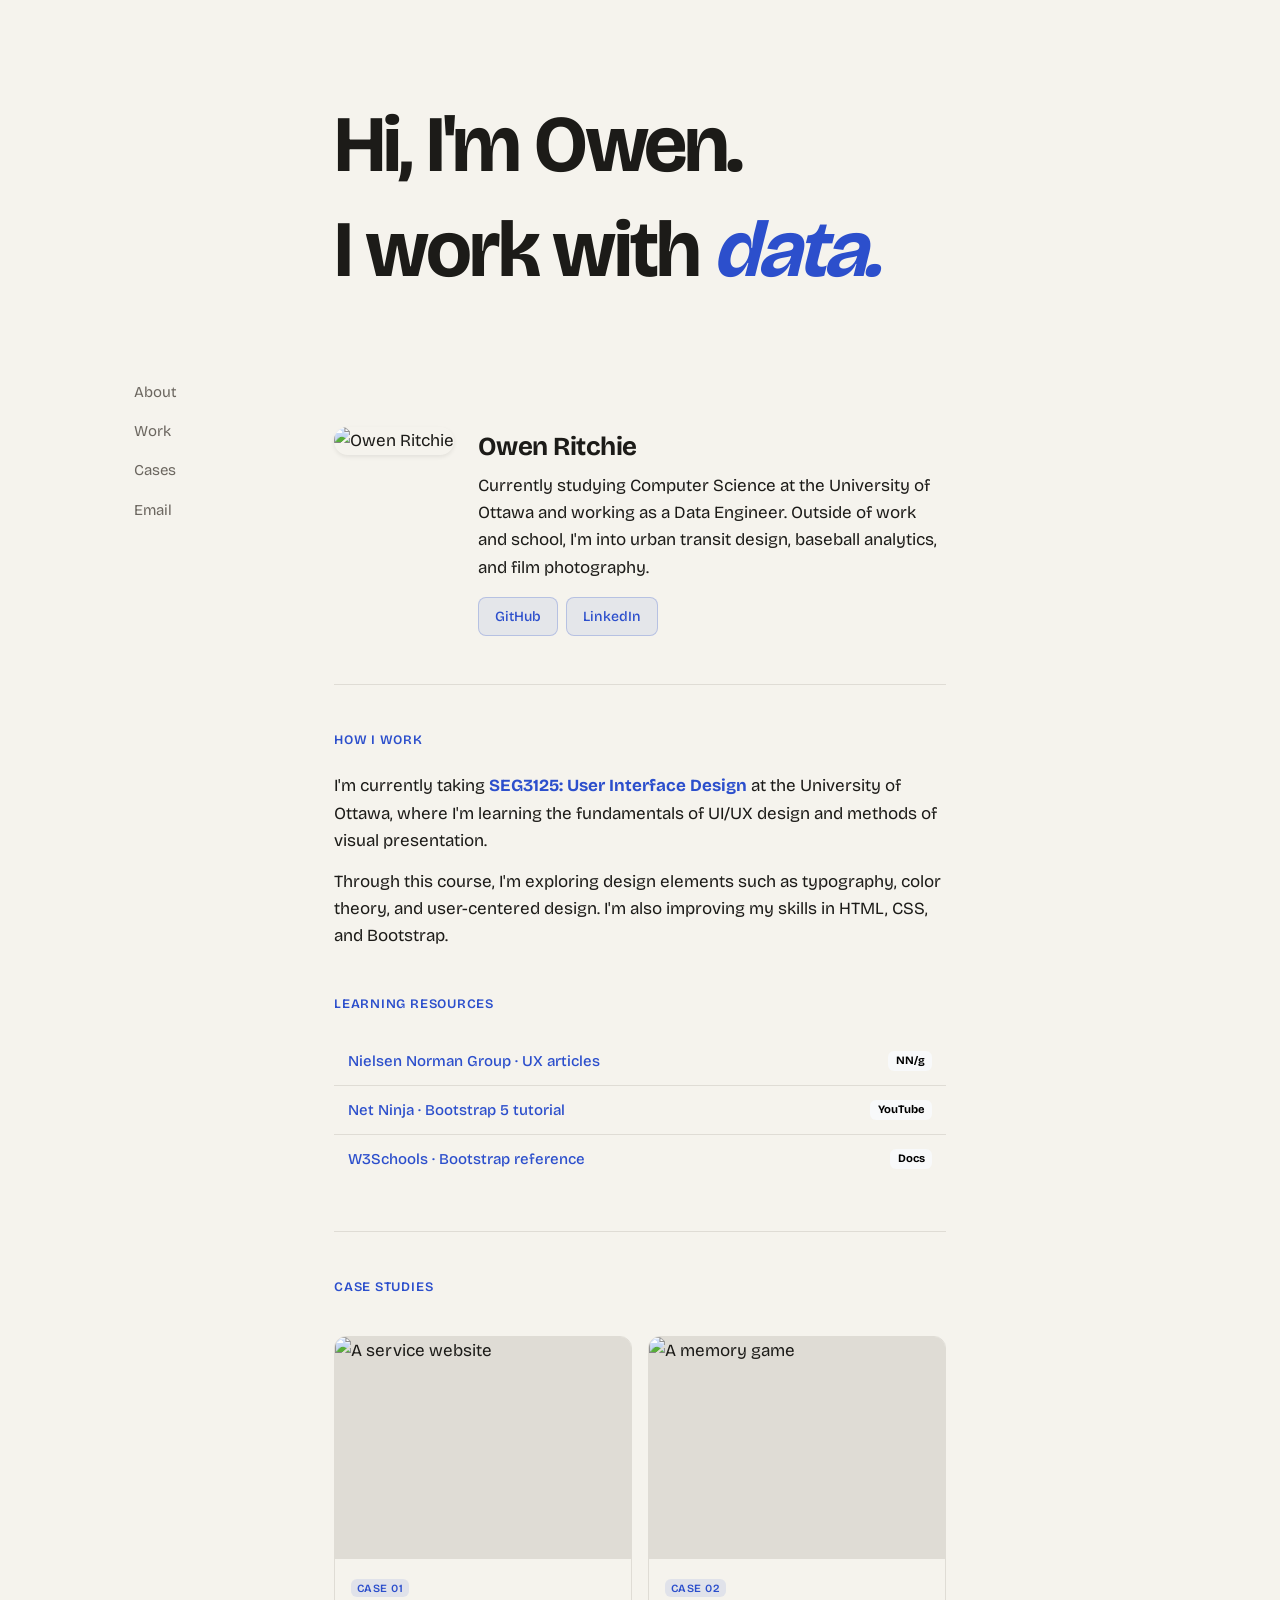
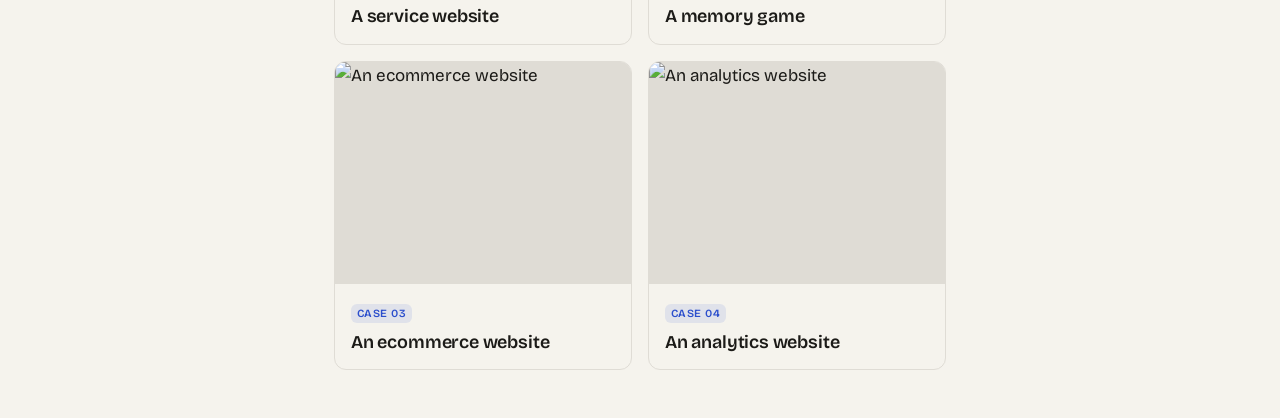
==== index.html @ 6d50dbb8 "First Commit" ====
<!doctype html>
<html lang="en">
<head>
<meta charset="utf-8" />
<meta name="viewport" content="width=device-width, initial-scale=1" />
<title>Owen Ritchie</title>
<link href="https://cdn.jsdelivr.net/npm/bootstrap@5.3.3/dist/css/bootstrap.min.css" rel="stylesheet" /><link rel="preconnect" href="https://fonts.googleapis.com" />
<link rel="preconnect" href="https://fonts.gstatic.com" crossorigin />
<link href="https://fonts.googleapis.com/css2?family=Bricolage+Grotesque:opsz,wght@12..96,400;12..96,600;12..96,700&display=swap" rel="stylesheet" />
<link href="styles.css" rel="stylesheet" />
</head>
<body>

<div class="wrap">

  <nav class="side-nav" aria-label="Primary">
    <ul>
      <li><a href="#about">About</a></li>
      <li><a href="#work">Work</a></li>
      <li><a href="#cases">Cases</a></li>
      <li><a href="mailto:oritc027@uottawa.ca">Email</a></li>
    </ul>
  </nav>

  <section class="hero" style="border-top: none;">
    <h1>Hi, I'm Owen. </h1>
    <h1>I work with <em>data.</em></h1>
  </section>

  <section id="about" style="border-top: none;">
    <div class="row g-4 align-items-start">      <div class="col-12 col-md-auto">        <img src="https://owenritchie.ca/me/owen.png" alt="Owen Ritchie" class="about-photo img-fluid rounded-4 shadow-sm" />      </div>
      <div class="col">        <p class="about-name mb-1">Owen Ritchie</p>        <p class="mb-3">Currently studying Computer Science at the University of Ottawa and working as a Data Engineer. Outside of work and school, I'm into urban transit design, baseball analytics, and film photography.</p>        <div class="about-links d-flex gap-2">          <a class="btn btn-sm" href="https://github.com/owenritchie" target="_blank" rel="noopener">GitHub</a>          <a class="btn btn-sm" href="https://www.linkedin.com/in/owenritchie2004/" target="_blank" rel="noopener">LinkedIn</a>        </div>
      </div>
    </div>
  </section>

  <section id="work">
    <h2>How I work</h2>
    <p>I'm currently taking <strong><a href="https://catalogue.uottawa.ca/en/courses/seg/" target="_blank" rel="noopener">SEG3125: User Interface Design</a></strong> at the University of Ottawa, where I'm learning the fundamentals of UI/UX design and methods of visual presentation.</p>
    <p>Through this course, I'm exploring design elements such as typography, color theory, and user-centered design. I'm also improving my skills in HTML, CSS, and Bootstrap.</p>

    <h2 class="mt-5">Learning Resources</h2>    <div class="resources list-group list-group-flush">      <a href="https://www.nngroup.com/articles/" target="_blank" rel="noopener" class="list-group-item list-group-item-action d-flex justify-content-between align-items-center">        <span>Nielsen Norman Group · UX articles</span>
        <span class="badge text-bg-light">NN/g</span>      </a>
      <a href="https://www.youtube.com/playlist?list=PL4cUxeGkcC9joIM91nLzd_qaH_AimmdAR" target="_blank" rel="noopener" class="list-group-item list-group-item-action d-flex justify-content-between align-items-center">        <span>Net Ninja · Bootstrap 5 tutorial</span>
        <span class="badge text-bg-light">YouTube</span>      </a>
      <a href="https://www.w3schools.com/bootstrap5/index.php" target="_blank" rel="noopener" class="list-group-item list-group-item-action d-flex justify-content-between align-items-center">        <span>W3Schools · Bootstrap reference</span>
        <span class="badge text-bg-light">Docs</span>      </a>
    </div>
  </section>

  <section id="cases">
    <h2>Case studies</h2>

    <div class="cases row g-3 row-cols-1 row-cols-sm-2">      <div class="col">        <div class="case h-100 position-relative">          <div class="ratio ratio-4x3">            <img src="https://images.unsplash.com/photo-1556761175-5973dc0f32e7?w=800&auto=format&fit=crop&q=80" alt="A service website" loading="lazy" />
          </div>
          <div class="case-body">
            <span class="badge mb-2">CASE 01</span>            <h3 class="case-title"><a href="case-studies/service.html" class="stretched-link text-reset text-decoration-none">A service website</a></h3>          </div>
        </div>
      </div>

      <div class="col">        <div class="case h-100 position-relative">          <div class="ratio ratio-4x3">            <img src="https://images.unsplash.com/photo-1606167668584-78701c57f13d?w=800&auto=format&fit=crop&q=80" alt="A memory game" loading="lazy" />
          </div>
          <div class="case-body">
            <span class="badge mb-2">CASE 02</span>            <h3 class="case-title"><a href="case-studies/memory-game.html" class="stretched-link text-reset text-decoration-none">A memory game</a></h3>          </div>
        </div>
      </div>

      <div class="col">        <div class="case h-100 position-relative">          <div class="ratio ratio-4x3">            <img src="https://images.unsplash.com/photo-1607082348824-0a96f2a4b9da?w=800&auto=format&fit=crop&q=80" alt="An ecommerce website" loading="lazy" />
          </div>
          <div class="case-body">
            <span class="badge mb-2">CASE 03</span>            <h3 class="case-title"><a href="case-studies/ecommerce.html" class="stretched-link text-reset text-decoration-none">An ecommerce website</a></h3>          </div>
        </div>
      </div>

      <div class="col">        <div class="case h-100 position-relative">          <div class="ratio ratio-4x3">            <img src="https://images.unsplash.com/photo-1551288049-bebda4e38f71?w=800&auto=format&fit=crop&q=80" alt="An analytics website" loading="lazy" />
          </div>
          <div class="case-body">
            <span class="badge mb-2">CASE 04</span>            <h3 class="case-title"><a href="case-studies/analytics.html" class="stretched-link text-reset text-decoration-none">An analytics website</a></h3>          </div>
        </div>
      </div>
    </div>
  </section>

</div>

<script src="https://cdn.jsdelivr.net/npm/bootstrap@5.3.3/dist/js/bootstrap.bundle.min.js"></script></body>
</html>
---- styles.css ----
:root {
  --bg: #f5f3ed;
  --ink: #1c1b18;
  --ink-soft: #6b665f;
  --rule: #dfdcd5;
  --accent: #2c4fcc;
  --font: "Bricolage Grotesque", system-ui, sans-serif;
}

html, body { background: var(--bg); color: var(--ink); }
body {
  font-family: var(--font);
  font-size: 17px;
  line-height: 1.6;
  -webkit-font-smoothing: antialiased;
}

::selection { background: var(--accent); color: #fff; }

a { color: var(--accent); text-decoration: none; transition: color 0.15s; }
a:hover { text-decoration: underline; }

.wrap { max-width: 660px; margin: 0 auto; padding: 0 24px; }

.side-nav {
  position: fixed;
  top: 50%;
  left: calc((100vw - 660px) / 4);
  transform: translate(-50%, -50%);
  z-index: 10;
}
.side-nav ul {
  list-style: none;
  margin: 0;
  padding: 0;
  display: flex;
  flex-direction: column;
  gap: 12px;
}
.side-nav a {
  color: var(--ink-soft);
  font-size: 15px;
}
.side-nav a:hover,
.side-nav a:focus { color: var(--accent); text-decoration: none; }

@media (max-width: 900px) {
  .side-nav {
    position: static;
    transform: none;
    padding: 28px 0 0;
    display: flex;
    justify-content: center;
  }
  .side-nav ul {
    flex-direction: row;
    gap: 24px;
  }
}

.hero { padding: 104px 0 64px; }
.hero h1 {
  font-weight: 700;
  font-size: clamp(80px, 8.4vw, 80px);
  line-height: 1.04;
  letter-spacing: -0.035em;
  margin: 0 0 22px;
}
.hero h1 em { font-style: italic; color: var(--accent); }
.hero .lead {
  font-size: 21px;
  line-height: 1.45;
  max-width: 30em;
  margin: 0;
}

section { padding: 48px 0; border-top: 1px solid var(--rule); }
section h2 {
  font-weight: 600;
  font-size: 13px;
  letter-spacing: 0.06em;
  text-transform: uppercase;
  color: var(--accent);
  margin: 0 0 24px;
}
section p { margin: 0 0 14px; max-width: 36em; }
section p:last-child { margin-bottom: 0; }

.about-photo {
  width: 200px;
  height: 200px;
  object-fit: cover;
}
.about-name {
  font-weight: 700;
  font-size: 26px;
  letter-spacing: -0.02em;
}
.about-links .btn {  --bs-btn-color: var(--accent);
  --bs-btn-border-color: rgba(44, 79, 204, 0.25);
  --bs-btn-bg: rgba(44, 79, 204, 0.08);
  --bs-btn-hover-color: var(--accent);
  --bs-btn-hover-border-color: rgba(44, 79, 204, 0.4);
  --bs-btn-hover-bg: rgba(44, 79, 204, 0.15);
  --bs-btn-focus-shadow-rgb: 44, 79, 204;
  padding: 8px 16px;
  border-radius: 8px;
  font-weight: 500;
  transition: transform 0.2s ease, background 0.2s ease, border-color 0.2s ease;
}
.about-links .btn:hover { transform: translateY(-1px); text-decoration: none; }
.resources.list-group {  --bs-list-group-bg: transparent;
  --bs-list-group-color: var(--accent);
  --bs-list-group-border-color: var(--rule);
  --bs-list-group-action-color: var(--accent);
  --bs-list-group-action-hover-color: var(--accent);
  --bs-list-group-action-hover-bg: rgba(44, 79, 204, 0.06);
  --bs-list-group-action-active-bg: rgba(44, 79, 204, 0.1);
  --bs-list-group-border-radius: 10px;
  margin-top: 8px;
}
.resources .list-group-item {  font-size: 15px;
  font-weight: 500;
  padding: 12px 14px;
}

.case .badge {  --bs-badge-padding-x: 0.5em;
  --bs-badge-padding-y: 0.35em;
  background: rgba(44, 79, 204, 0.1);
  color: var(--accent);
  font-weight: 600;
  font-size: 11px;
  letter-spacing: 0.05em;
  border-radius: 6px;
}

.cases.row { margin-top: 8px; }.case {
  display: block;
  border-radius: 12px;
  overflow: hidden;
  color: var(--ink);
  background: var(--bg);
  border: 1px solid var(--rule);
  transition: transform 0.2s ease, box-shadow 0.2s ease, border-color 0.2s ease;
}
.case:hover {
  transform: translateY(-2px);
  box-shadow: 0 8px 24px rgba(0, 0, 0, 0.08);
  border-color: var(--accent);
}
.case img {
  width: 100%;
  height: 100%;
  object-fit: cover;
  background: var(--rule);
}
.case-body { padding: 14px 16px 16px; }
.case-title {
  font-weight: 600;
  font-size: 18px;
  line-height: 1.25;
  letter-spacing: -0.01em;
  margin: 0;
  color: var(--ink);
}
.case:hover .case-title { color: var(--accent); }

.case-display {
  color: var(--accent);
  font-weight: 700;
  font-size: clamp(40px, 7vw, 64px);
  letter-spacing: -0.035em;
  line-height: 1.05;
}

.breadcrumb {  --bs-breadcrumb-divider-color: var(--ink-soft);
  --bs-breadcrumb-item-padding-x: 0.5rem;
  font-size: 14px;
  color: var(--ink-soft);
}
.breadcrumb a { color: var(--ink-soft); }.breadcrumb a:hover { color: var(--accent); text-decoration: none; }.breadcrumb-item.active { color: var(--accent); font-weight: 500; }
.alert.alert-coming-soon {  --bs-alert-bg: rgba(44, 79, 204, 0.06);
  --bs-alert-border-color: rgba(44, 79, 204, 0.18);
  --bs-alert-color: var(--ink);
  border-radius: 12px;
}

.btn-back {  --bs-btn-color: var(--ink-soft);
  --bs-btn-border-color: var(--rule);
  --bs-btn-hover-color: var(--accent);
  --bs-btn-hover-border-color: var(--accent);
  --bs-btn-hover-bg: transparent;
  font-weight: 500;
}

@media (max-width: 640px) {
  .hero { padding: 52px 0 36px; }
  .hero h1 { font-size: clamp(40px, 11vw, 60px); }
  .hero .lead { font-size: 18px; }
}
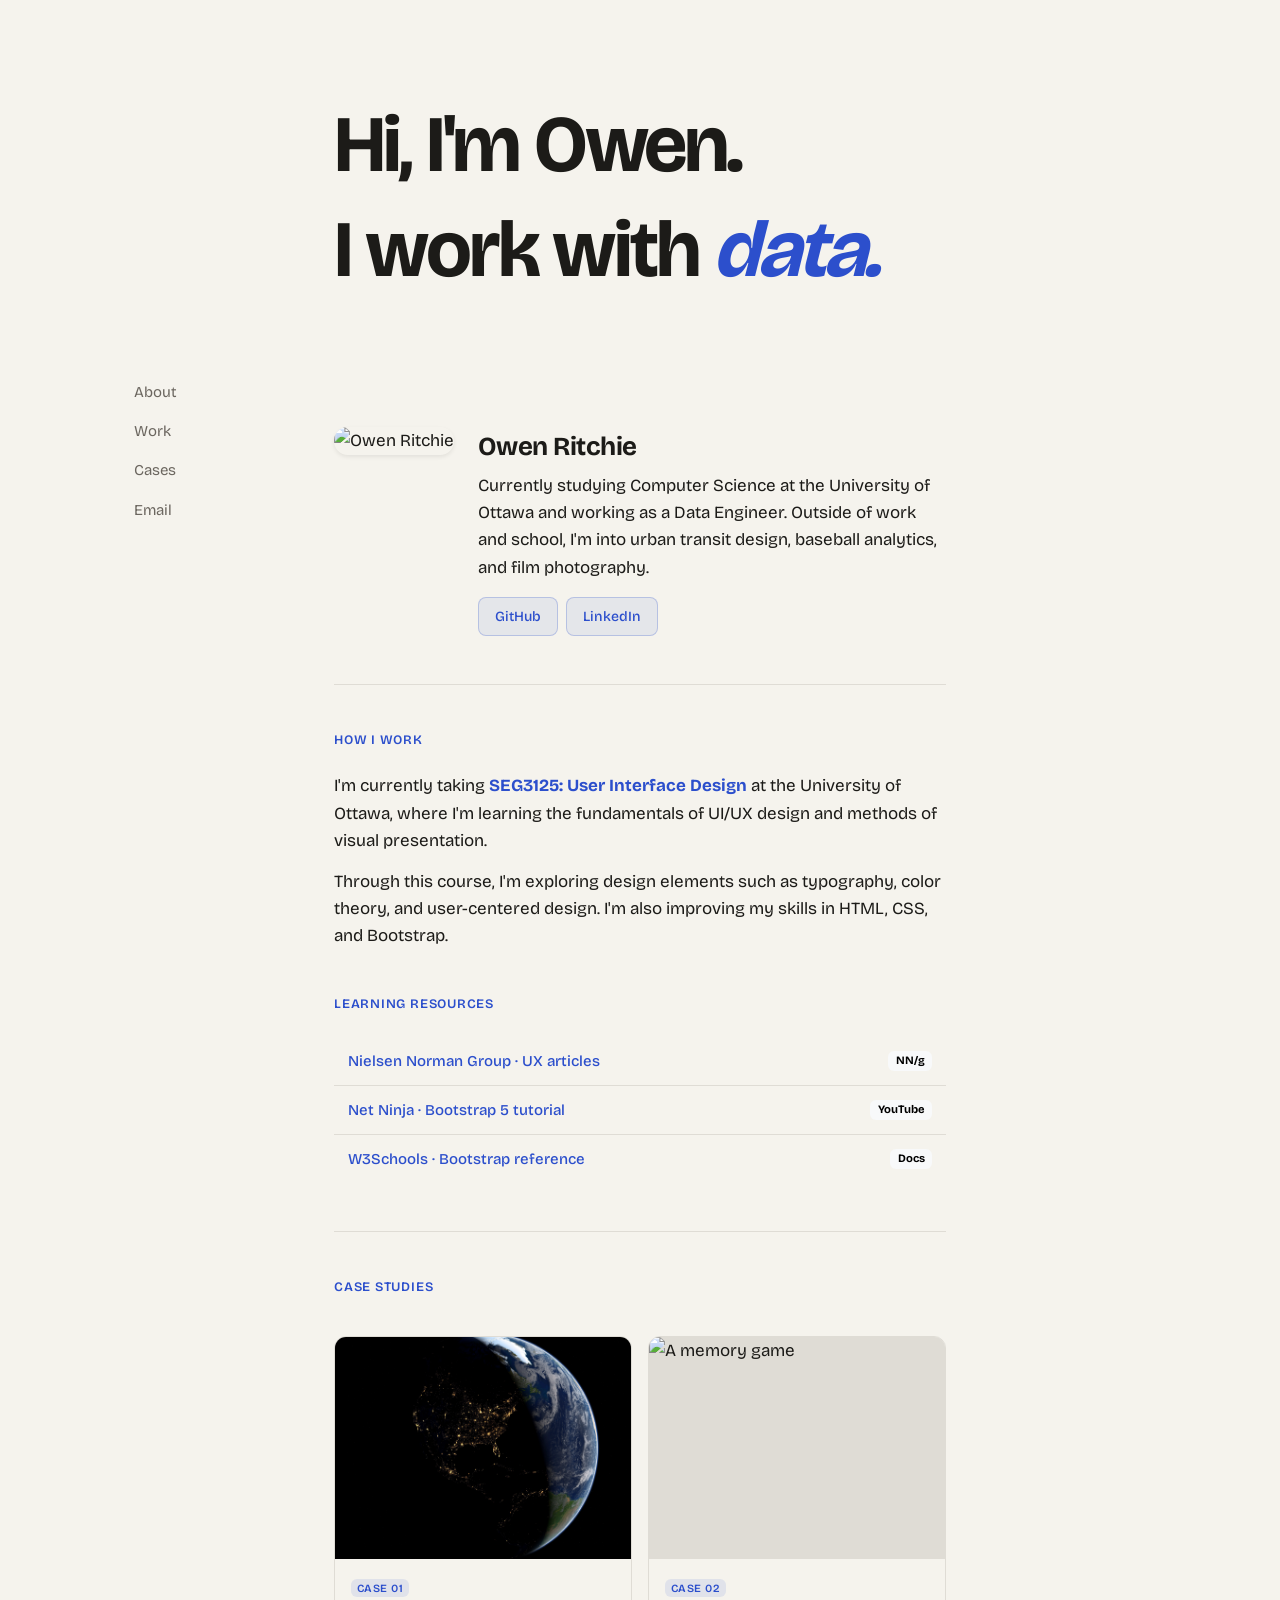
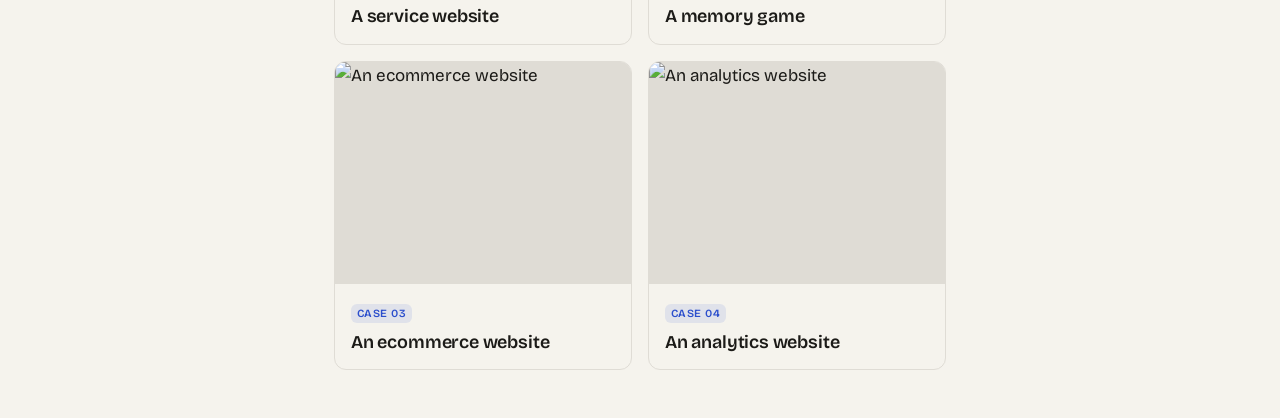
==== commit d8371b7a: "changed picture for assignment 2" ====
--- a/index.html
+++ b/index.html
@@ -4,7 +4,8 @@
 <meta charset="utf-8" />
 <meta name="viewport" content="width=device-width, initial-scale=1" />
 <title>Owen Ritchie</title>
-<link href="https://cdn.jsdelivr.net/npm/bootstrap@5.3.3/dist/css/bootstrap.min.css" rel="stylesheet" /><link rel="preconnect" href="https://fonts.googleapis.com" />
+<link href="https://cdn.jsdelivr.net/npm/bootstrap@5.3.3/dist/css/bootstrap.min.css" rel="stylesheet" />
+<link rel="preconnect" href="https://fonts.googleapis.com" />
 <link rel="preconnect" href="https://fonts.gstatic.com" crossorigin />
 <link href="https://fonts.googleapis.com/css2?family=Bricolage+Grotesque:opsz,wght@12..96,400;12..96,600;12..96,700&display=swap" rel="stylesheet" />
 <link href="styles.css" rel="stylesheet" />
@@ -28,8 +29,17 @@
   </section>
 
   <section id="about" style="border-top: none;">
-    <div class="row g-4 align-items-start">      <div class="col-12 col-md-auto">        <img src="https://owenritchie.ca/me/owen.png" alt="Owen Ritchie" class="about-photo img-fluid rounded-4 shadow-sm" />      </div>
-      <div class="col">        <p class="about-name mb-1">Owen Ritchie</p>        <p class="mb-3">Currently studying Computer Science at the University of Ottawa and working as a Data Engineer. Outside of work and school, I'm into urban transit design, baseball analytics, and film photography.</p>        <div class="about-links d-flex gap-2">          <a class="btn btn-sm" href="https://github.com/owenritchie" target="_blank" rel="noopener">GitHub</a>          <a class="btn btn-sm" href="https://www.linkedin.com/in/owenritchie2004/" target="_blank" rel="noopener">LinkedIn</a>        </div>
+    <div class="row g-4 align-items-start">
+      <div class="col-12 col-md-auto">
+        <img src="https://owenritchie.ca/me/owen.png" alt="Owen Ritchie" class="about-photo img-fluid rounded-4 shadow-sm" />
+      </div>
+      <div class="col">
+        <p class="about-name mb-1">Owen Ritchie</p>
+        <p class="mb-3">Currently studying Computer Science at the University of Ottawa and working as a Data Engineer. Outside of work and school, I'm into urban transit design, baseball analytics, and film photography.</p>
+        <div class="about-links d-flex gap-2">
+          <a class="btn btn-sm" href="https://github.com/owenritchie" target="_blank" rel="noopener">GitHub</a>
+          <a class="btn btn-sm" href="https://www.linkedin.com/in/owenritchie2004/" target="_blank" rel="noopener">LinkedIn</a>
+        </div>
       </div>
     </div>
   </section>
@@ -39,43 +49,72 @@
     <p>I'm currently taking <strong><a href="https://catalogue.uottawa.ca/en/courses/seg/" target="_blank" rel="noopener">SEG3125: User Interface Design</a></strong> at the University of Ottawa, where I'm learning the fundamentals of UI/UX design and methods of visual presentation.</p>
     <p>Through this course, I'm exploring design elements such as typography, color theory, and user-centered design. I'm also improving my skills in HTML, CSS, and Bootstrap.</p>
 
-    <h2 class="mt-5">Learning Resources</h2>    <div class="resources list-group list-group-flush">      <a href="https://www.nngroup.com/articles/" target="_blank" rel="noopener" class="list-group-item list-group-item-action d-flex justify-content-between align-items-center">        <span>Nielsen Norman Group · UX articles</span>
-        <span class="badge text-bg-light">NN/g</span>      </a>
-      <a href="https://www.youtube.com/playlist?list=PL4cUxeGkcC9joIM91nLzd_qaH_AimmdAR" target="_blank" rel="noopener" class="list-group-item list-group-item-action d-flex justify-content-between align-items-center">        <span>Net Ninja · Bootstrap 5 tutorial</span>
-        <span class="badge text-bg-light">YouTube</span>      </a>
-      <a href="https://www.w3schools.com/bootstrap5/index.php" target="_blank" rel="noopener" class="list-group-item list-group-item-action d-flex justify-content-between align-items-center">        <span>W3Schools · Bootstrap reference</span>
-        <span class="badge text-bg-light">Docs</span>      </a>
+    <h2 class="mt-5">Learning Resources</h2>
+    <div class="resources list-group list-group-flush">
+      <a href="https://www.nngroup.com/articles/" target="_blank" rel="noopener" class="list-group-item list-group-item-action d-flex justify-content-between align-items-center">
+        <span>Nielsen Norman Group · UX articles</span>
+        <span class="badge text-bg-light">NN/g</span>
+      </a>
+      <a href="https://www.youtube.com/playlist?list=PL4cUxeGkcC9joIM91nLzd_qaH_AimmdAR" target="_blank" rel="noopener" class="list-group-item list-group-item-action d-flex justify-content-between align-items-center">
+        <span>Net Ninja · Bootstrap 5 tutorial</span>
+        <span class="badge text-bg-light">YouTube</span>
+      </a>
+      <a href="https://www.w3schools.com/bootstrap5/index.php" target="_blank" rel="noopener" class="list-group-item list-group-item-action d-flex justify-content-between align-items-center">
+        <span>W3Schools · Bootstrap reference</span>
+        <span class="badge text-bg-light">Docs</span>
+      </a>
     </div>
   </section>
 
   <section id="cases">
     <h2>Case studies</h2>
 
-    <div class="cases row g-3 row-cols-1 row-cols-sm-2">      <div class="col">        <div class="case h-100 position-relative">          <div class="ratio ratio-4x3">            <img src="https://images.unsplash.com/photo-1556761175-5973dc0f32e7?w=800&auto=format&fit=crop&q=80" alt="A service website" loading="lazy" />
+    <div class="cases row g-3 row-cols-1 row-cols-sm-2">
+      <div class="col">
+        <div class="case h-100 position-relative">
+          <div class="ratio ratio-4x3">
+            <img src="public/earth.jpg" alt="A service website" loading="lazy" />
           </div>
           <div class="case-body">
-            <span class="badge mb-2">CASE 01</span>            <h3 class="case-title"><a href="case-studies/service.html" class="stretched-link text-reset text-decoration-none">A service website</a></h3>          </div>
+            <span class="badge mb-2">CASE 01</span>
+            <h3 class="case-title"><a href="https://starry-black.vercel.app/" target="_blank" rel="noopener" class="stretched-link text-reset text-decoration-none">A service website</a></h3>
+          </div>
         </div>
       </div>
 
-      <div class="col">        <div class="case h-100 position-relative">          <div class="ratio ratio-4x3">            <img src="https://images.unsplash.com/photo-1606167668584-78701c57f13d?w=800&auto=format&fit=crop&q=80" alt="A memory game" loading="lazy" />
+      <div class="col">
+        <div class="case h-100 position-relative">
+          <div class="ratio ratio-4x3">
+            <img src="https://images.unsplash.com/photo-1606167668584-78701c57f13d?w=800&auto=format&fit=crop&q=80" alt="A memory game" loading="lazy" />
           </div>
           <div class="case-body">
-            <span class="badge mb-2">CASE 02</span>            <h3 class="case-title"><a href="case-studies/memory-game.html" class="stretched-link text-reset text-decoration-none">A memory game</a></h3>          </div>
+            <span class="badge mb-2">CASE 02</span>
+            <h3 class="case-title"><a href="case-studies/memory-game.html" class="stretched-link text-reset text-decoration-none">A memory game</a></h3>
+          </div>
         </div>
       </div>
 
-      <div class="col">        <div class="case h-100 position-relative">          <div class="ratio ratio-4x3">            <img src="https://images.unsplash.com/photo-1607082348824-0a96f2a4b9da?w=800&auto=format&fit=crop&q=80" alt="An ecommerce website" loading="lazy" />
+      <div class="col">
+        <div class="case h-100 position-relative">
+          <div class="ratio ratio-4x3">
+            <img src="https://images.unsplash.com/photo-1607082348824-0a96f2a4b9da?w=800&auto=format&fit=crop&q=80" alt="An ecommerce website" loading="lazy" />
           </div>
           <div class="case-body">
-            <span class="badge mb-2">CASE 03</span>            <h3 class="case-title"><a href="case-studies/ecommerce.html" class="stretched-link text-reset text-decoration-none">An ecommerce website</a></h3>          </div>
+            <span class="badge mb-2">CASE 03</span>
+            <h3 class="case-title"><a href="case-studies/ecommerce.html" class="stretched-link text-reset text-decoration-none">An ecommerce website</a></h3>
+          </div>
         </div>
       </div>
 
-      <div class="col">        <div class="case h-100 position-relative">          <div class="ratio ratio-4x3">            <img src="https://images.unsplash.com/photo-1551288049-bebda4e38f71?w=800&auto=format&fit=crop&q=80" alt="An analytics website" loading="lazy" />
+      <div class="col">
+        <div class="case h-100 position-relative">
+          <div class="ratio ratio-4x3">
+            <img src="https://images.unsplash.com/photo-1551288049-bebda4e38f71?w=800&auto=format&fit=crop&q=80" alt="An analytics website" loading="lazy" />
           </div>
           <div class="case-body">
-            <span class="badge mb-2">CASE 04</span>            <h3 class="case-title"><a href="case-studies/analytics.html" class="stretched-link text-reset text-decoration-none">An analytics website</a></h3>          </div>
+            <span class="badge mb-2">CASE 04</span>
+            <h3 class="case-title"><a href="case-studies/analytics.html" class="stretched-link text-reset text-decoration-none">An analytics website</a></h3>
+          </div>
         </div>
       </div>
     </div>
@@ -83,5 +122,6 @@
 
 </div>
 
-<script src="https://cdn.jsdelivr.net/npm/bootstrap@5.3.3/dist/js/bootstrap.bundle.min.js"></script></body>
+<script src="https://cdn.jsdelivr.net/npm/bootstrap@5.3.3/dist/js/bootstrap.bundle.min.js"></script>
+</body>
 </html>
--- a/styles.css
+++ b/styles.css
@@ -96,7 +96,8 @@
   font-size: 26px;
   letter-spacing: -0.02em;
 }
-.about-links .btn {  --bs-btn-color: var(--accent);
+.about-links .btn {
+  --bs-btn-color: var(--accent);
   --bs-btn-border-color: rgba(44, 79, 204, 0.25);
   --bs-btn-bg: rgba(44, 79, 204, 0.08);
   --bs-btn-hover-color: var(--accent);
@@ -109,7 +110,9 @@
   transition: transform 0.2s ease, background 0.2s ease, border-color 0.2s ease;
 }
 .about-links .btn:hover { transform: translateY(-1px); text-decoration: none; }
-.resources.list-group {  --bs-list-group-bg: transparent;
+
+.resources.list-group {
+  --bs-list-group-bg: transparent;
   --bs-list-group-color: var(--accent);
   --bs-list-group-border-color: var(--rule);
   --bs-list-group-action-color: var(--accent);
@@ -119,12 +122,14 @@
   --bs-list-group-border-radius: 10px;
   margin-top: 8px;
 }
-.resources .list-group-item {  font-size: 15px;
+.resources .list-group-item {
+  font-size: 15px;
   font-weight: 500;
   padding: 12px 14px;
 }
 
-.case .badge {  --bs-badge-padding-x: 0.5em;
+.case .badge {
+  --bs-badge-padding-x: 0.5em;
   --bs-badge-padding-y: 0.35em;
   background: rgba(44, 79, 204, 0.1);
   color: var(--accent);
@@ -134,7 +139,8 @@
   border-radius: 6px;
 }
 
-.cases.row { margin-top: 8px; }.case {
+.cases.row { margin-top: 8px; }
+.case {
   display: block;
   border-radius: 12px;
   overflow: hidden;
@@ -173,19 +179,25 @@
   line-height: 1.05;
 }
 
-.breadcrumb {  --bs-breadcrumb-divider-color: var(--ink-soft);
+.breadcrumb {
+  --bs-breadcrumb-divider-color: var(--ink-soft);
   --bs-breadcrumb-item-padding-x: 0.5rem;
   font-size: 14px;
   color: var(--ink-soft);
 }
-.breadcrumb a { color: var(--ink-soft); }.breadcrumb a:hover { color: var(--accent); text-decoration: none; }.breadcrumb-item.active { color: var(--accent); font-weight: 500; }
-.alert.alert-coming-soon {  --bs-alert-bg: rgba(44, 79, 204, 0.06);
+.breadcrumb a { color: var(--ink-soft); }
+.breadcrumb a:hover { color: var(--accent); text-decoration: none; }
+.breadcrumb-item.active { color: var(--accent); font-weight: 500; }
+
+.alert.alert-coming-soon {
+  --bs-alert-bg: rgba(44, 79, 204, 0.06);
   --bs-alert-border-color: rgba(44, 79, 204, 0.18);
   --bs-alert-color: var(--ink);
   border-radius: 12px;
 }
 
-.btn-back {  --bs-btn-color: var(--ink-soft);
+.btn-back {
+  --bs-btn-color: var(--ink-soft);
   --bs-btn-border-color: var(--rule);
   --bs-btn-hover-color: var(--accent);
   --bs-btn-hover-border-color: var(--accent);
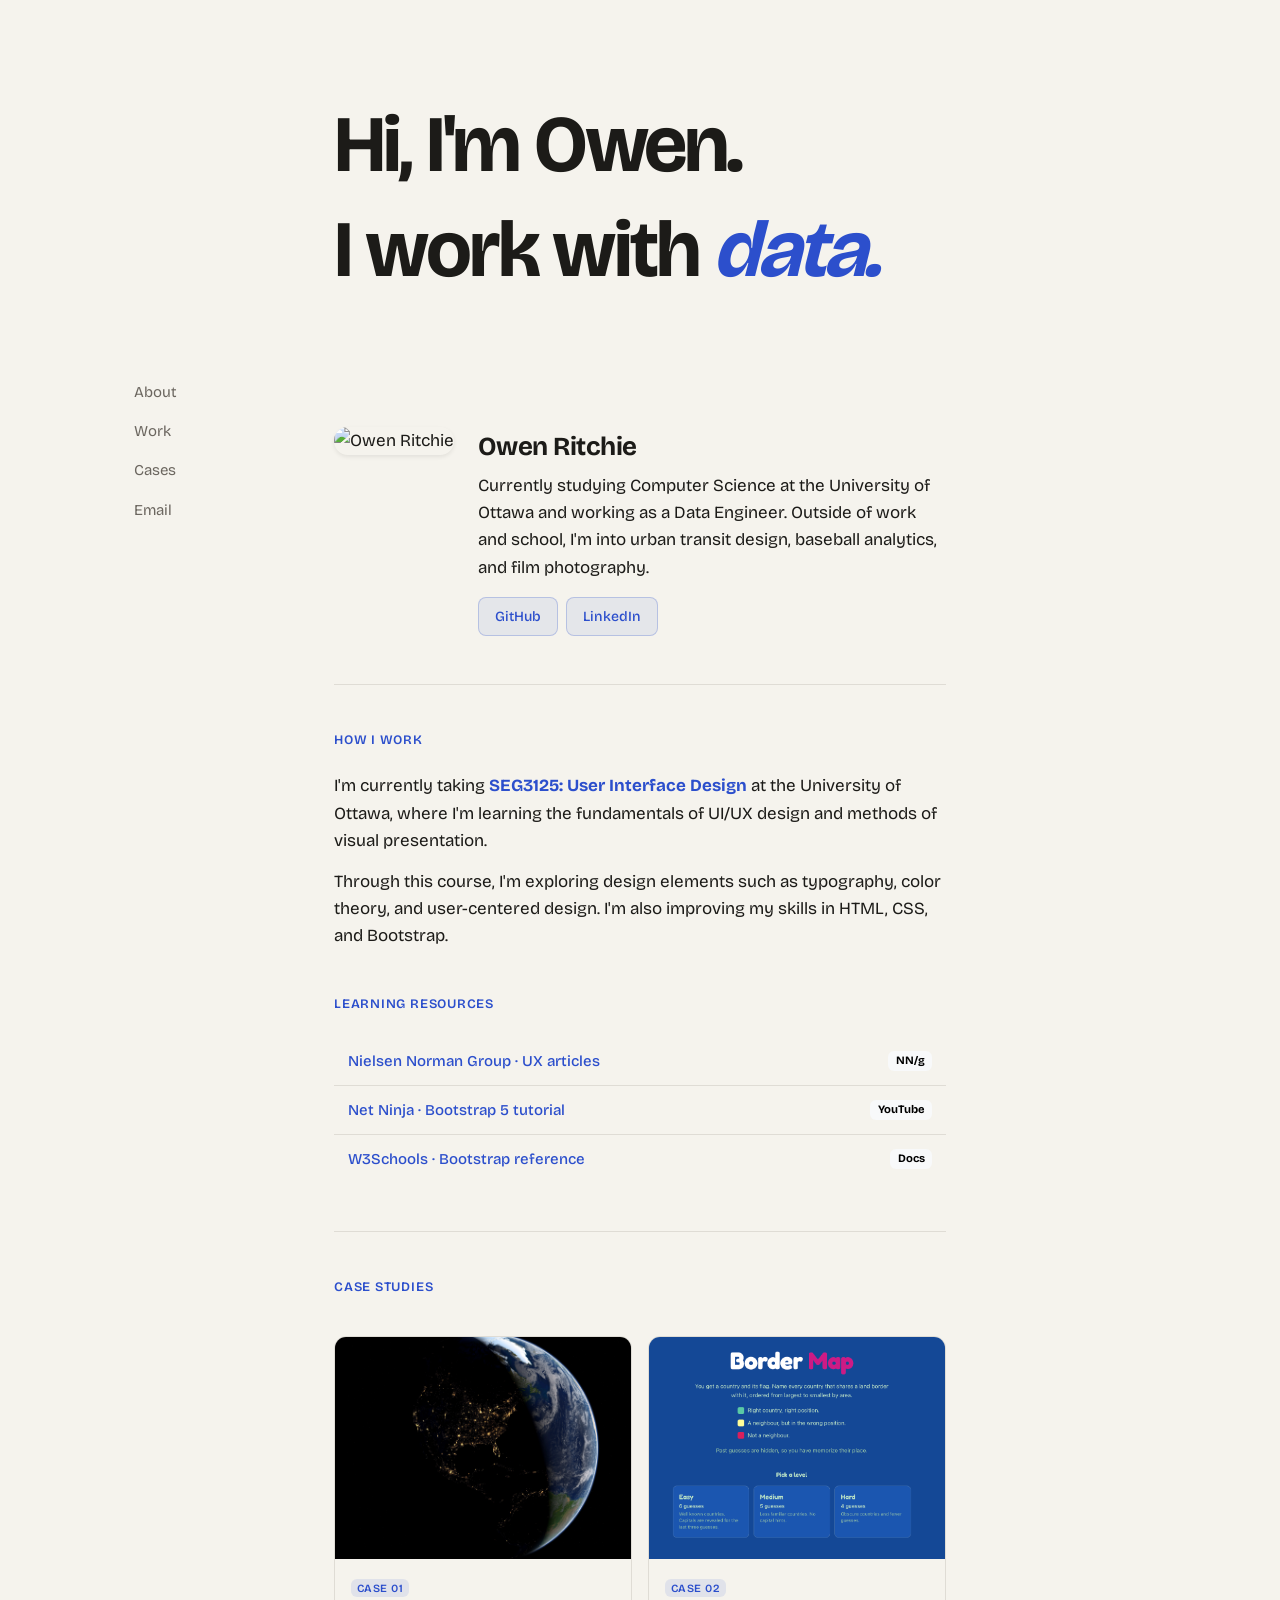
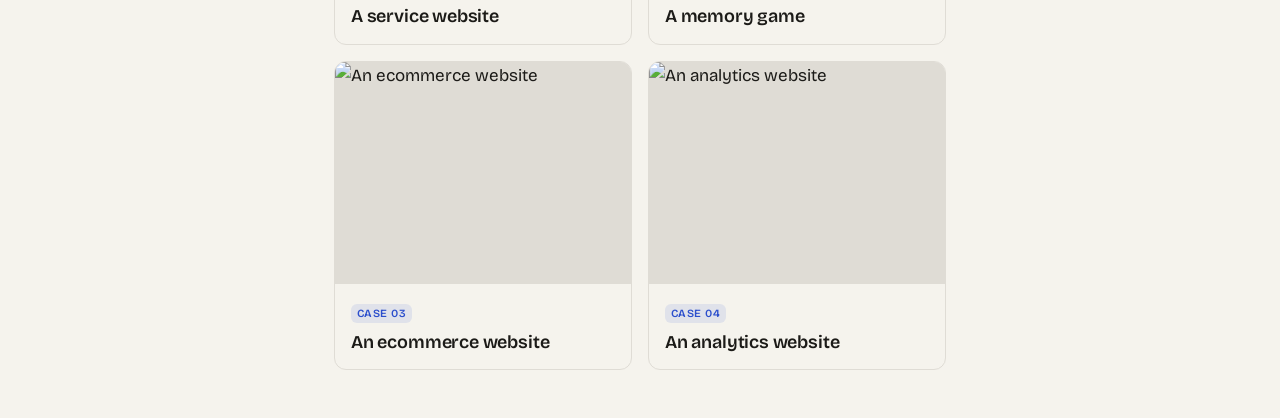
==== commit e70701fb: "updated to include memory game" ====
--- a/index.html
+++ b/index.html
@@ -73,7 +73,7 @@
       <div class="col">
         <div class="case h-100 position-relative">
           <div class="ratio ratio-4x3">
-            <img src="public/earth.jpg" alt="A service website" loading="lazy" />
+            <img src="images/earth.jpg" alt="A service website" loading="lazy" />
           </div>
           <div class="case-body">
             <span class="badge mb-2">CASE 01</span>
@@ -85,11 +85,11 @@
       <div class="col">
         <div class="case h-100 position-relative">
           <div class="ratio ratio-4x3">
-            <img src="https://images.unsplash.com/photo-1606167668584-78701c57f13d?w=800&auto=format&fit=crop&q=80" alt="A memory game" loading="lazy" />
+            <img src="images/map.png" alt="A memory game" loading="lazy" />
           </div>
           <div class="case-body">
             <span class="badge mb-2">CASE 02</span>
-            <h3 class="case-title"><a href="case-studies/memory-game.html" class="stretched-link text-reset text-decoration-none">A memory game</a></h3>
+            <h3 class="case-title"><a href="https://border-map-sepia.vercel.app/" target="_blank" rel="noopener" class="stretched-link text-reset text-decoration-none">A memory game</a></h3>
           </div>
         </div>
       </div>
